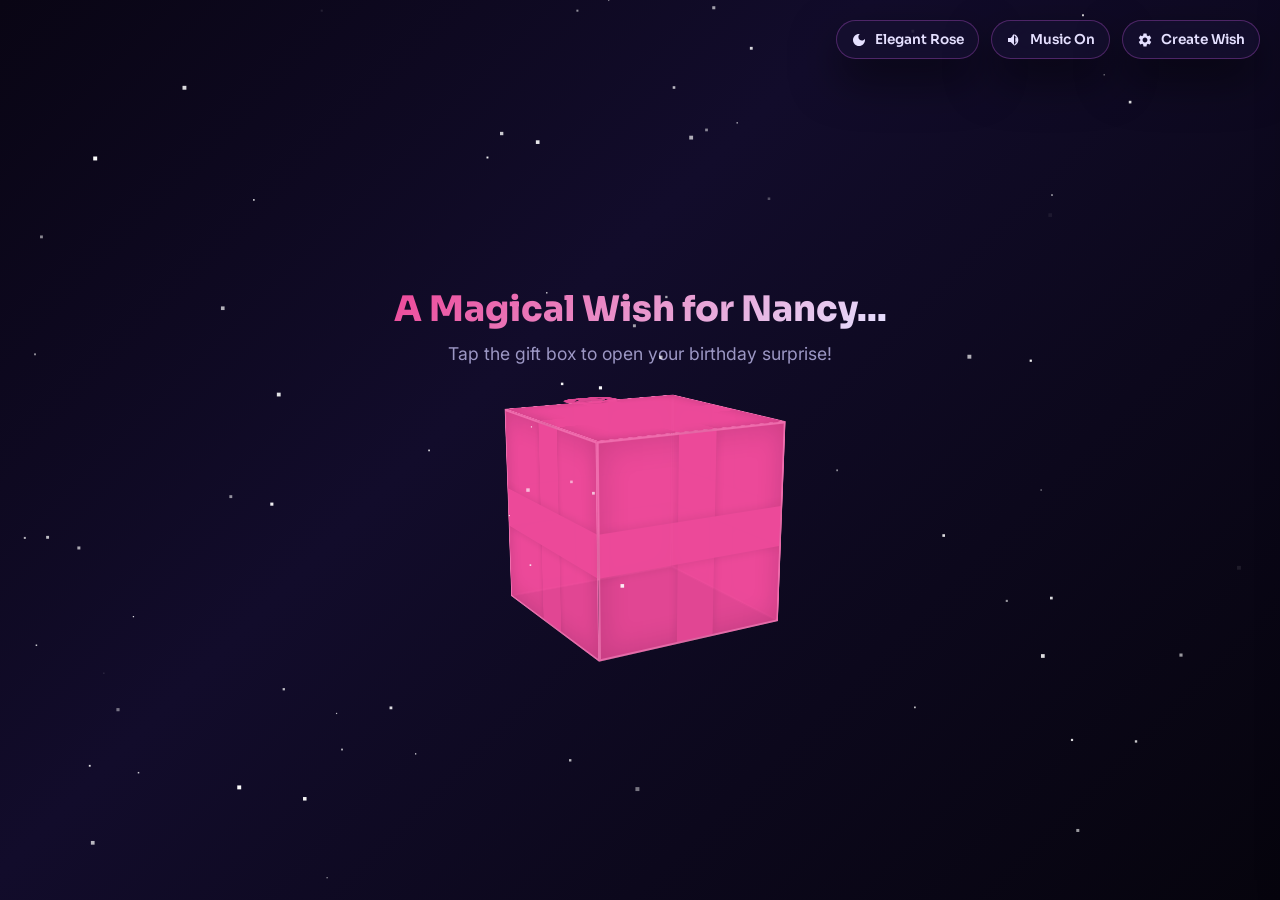
==== index.html @ 71f26717 "first commit" ====
<!DOCTYPE html>
<html lang="en">
<head>
  <meta charset="UTF-8">
  <meta name="viewport" content="width=device-width, initial-scale=1.0">
  <title>A Magical Birthday Wish For You</title>
  <meta name="description" content="Open this magical gift box to receive a personalized, animated birthday wishing experience filled with candles to blow, balloons to pop, and stars to cast wishes upon.">
  <link rel="stylesheet" href="index.css">
</head>
<body class="theme-cosmic">

  <!-- Background Particle Canvas (Confetti, Starry Sky, Sparkles) -->
  <canvas id="particle-canvas" aria-hidden="true"></canvas>

  <!-- --- HEADER CONTROLS --- -->
  <div class="header-controls">
    <!-- Theme Toggle Button -->
    <button id="theme-toggle" class="control-btn" aria-label="Toggle Theme">
      <svg viewBox="0 0 24 24" class="theme-icon-pastel">
        <path d="M12 3c-4.97 0-9 4.03-9 9s4.03 9 9 9 9-4.03 9-9c0-.46-.04-.92-.1-1.36-.98 1.37-2.58 2.26-4.4 2.26-2.98 0-5.4-2.42-5.4-5.4 0-1.81.89-3.42 2.26-4.4-.44-.06-.9-.1-1.36-.1z"/>
      </svg>
      <span>Switch Theme</span>
    </button>

    <!-- Audio Toggle Button -->
    <button id="audio-toggle" class="control-btn" aria-label="Toggle Audio">
      <svg viewBox="0 0 24 24">
        <path d="M16.5 12c0-1.77-1.02-3.29-2.5-4.03v8.05c1.48-.73 2.5-2.25 2.5-4.02zM12 3L9.12 5.88 12 8.76V3zm-9 6v6h4l5 5V4L7 9H3zm13.5 3c0 2.87-1.67 5.34-4 6.5v2.1c3.43-1.27 6-4.54 6-8.6s-2.57-7.33-6-8.6v2.1c2.33 1.16 4 3.63 4 6.5z"/>
      </svg>
      <span>Music On</span>
    </button>

    <!-- Creator Console Button -->
    <button id="creator-btn" class="control-btn" aria-label="Open Creator Panel">
      <svg viewBox="0 0 24 24">
        <path d="M19.14 12.94c.04-.3.06-.61.06-.94 0-.32-.02-.64-.07-.94l2.03-1.58c.18-.14.23-.41.12-.61l-1.92-3.32c-.12-.22-.37-.29-.59-.22l-2.39.96c-.5-.38-1.03-.7-1.62-.94l-.36-2.54c-.04-.24-.24-.41-.48-.41h-3.84c-.24 0-.43.17-.47.41l-.36 2.54c-.59.24-1.13.57-1.62.94l-2.39-.96c-.22-.08-.47 0-.59.22L2.74 8.87c-.12.21-.08.47.12.61l2.03 1.58c-.05.3-.09.63-.09.94s.02.64.07.94l-2.03 1.58c-.18.14-.23.41-.12.61l1.92 3.32c.12.22.37.29.59.22l2.39-.96c.5.38 1.03.7 1.62.94l.36 2.54c.05.24.24.41.48.41h3.84c.24 0 .44-.17.47-.41l.36-2.54c.59-.24 1.13-.56 1.62-.94l2.39.96c.22.08.47 0 .59-.22l1.92-3.32c.12-.22.07-.47-.12-.61l-2.01-1.58zM12 15.6c-1.98 0-3.6-1.62-3.6-3.6s1.62-3.6 3.6-3.6 3.6 1.62 3.6 3.6-1.62 3.6-3.6 3.6z"/>
      </svg>
      <span>Create Wish</span>
    </button>
  </div>

  <!-- --- LANDING UNWRAPPING SCREEN --- -->
  <section id="landing-screen" aria-label="Gift Box Intro">
    <div class="landing-prompt">
      <h1 id="landing-title">A Magical Wish is Waiting...</h1>
      <p>Tap the gift box to open your birthday surprise!</p>
    </div>

    <!-- 3D Gift Box Interactive Component -->
    <div class="gift-box-wrapper" id="gift-box-trigger" role="button" tabindex="0" aria-label="Open Birthday Gift Box">
      <div class="gift-box">
        <!-- Cube faces -->
        <div class="gift-face gift-front">
          <div class="ribbon-vertical"></div>
          <div class="ribbon-horizontal"></div>
        </div>
        <div class="gift-face gift-back">
          <div class="ribbon-vertical"></div>
          <div class="ribbon-horizontal"></div>
        </div>
        <div class="gift-face gift-left">
          <div class="ribbon-vertical"></div>
          <div class="ribbon-horizontal"></div>
        </div>
        <div class="gift-face gift-right">
          <div class="ribbon-vertical"></div>
          <div class="ribbon-horizontal"></div>
        </div>
        <div class="gift-face gift-top">
          <div class="ribbon-cross-1"></div>
          <div class="ribbon-cross-2"></div>
          <div class="gift-bow" aria-hidden="true">
            <div class="bow-loop-1"></div>
            <div class="bow-loop-2"></div>
            <div class="bow-knot"></div>
          </div>
        </div>
        <div class="gift-face gift-bottom"></div>
      </div>
    </div>
  </section>

  <!-- --- MAIN WISH SLIDESHOW APP --- -->
  <main id="app-container" class="hidden">
    <!-- Slide Window -->
    <div class="slide-window" id="slide-window">

      <!-- SLIDE 1: INTERACTIVE CAKE & CANDLES -->
      <section id="slide-cake" class="slide-card active" aria-label="Birthday Cake Stand">
        <h2 class="letter-title" style="text-align: center; border-bottom: none; margin-bottom: 0;">Make a Wish!</h2>
        <p class="well-desc" style="margin-bottom: 15px;">Tap or click the candles to blow them out.</p>
        
        <div class="cake-container" aria-label="Cake with candles">
          <div class="cake-stand"></div>
          <!-- Layer 1 -->
          <div class="cake-layer layer-bottom">
            <div class="frosting-drip"></div>
          </div>
          <!-- Layer 2 -->
          <div class="cake-layer layer-top">
            <div class="frosting-drip"></div>
          </div>
          
          <!-- Candles Row -->
          <div class="candles-row" id="candles-row">
            <div class="candle-wrapper" role="button" tabindex="0" aria-label="Candle 1">
              <div class="flame"></div>
              <div class="candle-wick"></div>
              <div class="candle-body"></div>
              <div class="smoke-cloud"></div>
            </div>
            <div class="candle-wrapper" role="button" tabindex="0" aria-label="Candle 2">
              <div class="flame"></div>
              <div class="candle-wick"></div>
              <div class="candle-body"></div>
              <div class="smoke-cloud"></div>
            </div>
            <div class="candle-wrapper" role="button" tabindex="0" aria-label="Candle 3">
              <div class="flame"></div>
              <div class="candle-wick"></div>
              <div class="candle-body"></div>
              <div class="smoke-cloud"></div>
            </div>
            <div class="candle-wrapper" role="button" tabindex="0" aria-label="Candle 4">
              <div class="flame"></div>
              <div class="candle-wick"></div>
              <div class="candle-body"></div>
              <div class="smoke-cloud"></div>
            </div>
            <div class="candle-wrapper" role="button" tabindex="0" aria-label="Candle 5">
              <div class="flame"></div>
              <div class="candle-wick"></div>
              <div class="candle-body"></div>
              <div class="smoke-cloud"></div>
            </div>
          </div>
        </div>

        <p class="prompt-tip" id="candles-feedback">Blow out all 5 candles!</p>
      </section>

      <!-- SLIDE 2: LETTER MESSAGE -->
      <section id="slide-letter" class="slide-card" aria-label="Personal Birthday Message">
        <div class="letter-envelope">
          <h2 class="letter-title" id="letter-recipient-title">A Special Birthday Wish</h2>
          <div class="letter-message" id="letter-body-content">Loading your beautiful message...</div>
          <div class="letter-signature" id="letter-author-signature">— Best Wishes & Warmth</div>
        </div>
      </section>

      <!-- SLIDE 3: WISH BALLOONS (NO IMAGES) -->
      <section id="slide-balloons" class="slide-card" aria-label="Celebratory Floating Balloons">
        <h2 class="letter-title" style="text-align: center; border-bottom: none; margin-bottom: 0;">Pop the Balloons!</h2>
        <p class="well-desc" style="margin-bottom: 12px;">Tap each floating balloon to release a sweet birthday memory.</p>
        
        <div class="balloons-area" id="balloons-area">
          <div class="pop-instructions">Tap to pop!</div>
        </div>

        <div class="memory-count" id="balloons-counter">Popped: 0 / 5</div>
      </section>

      <!-- SLIDE 4: SURPRISE FORTUNE ENVELOPES (NEW) -->
      <section id="slide-fortunes" class="slide-card" aria-label="Surprise Birthday Fortunes">
        <h2 class="letter-title" style="text-align: center; border-bottom: none; margin-bottom: 0;">Unwrap Your Fortunes</h2>
        <p class="well-desc" style="margin-bottom: 24px;">Tap each envelope to open and reveal a special birthday prediction!</p>
        
        <div class="envelopes-container" id="envelopes-container">
          <div class="envelope-wrapper" role="button" tabindex="0" aria-label="Envelope 1" data-index="0">
            <div class="envelope-card">
              <div class="envelope-front">
                <div class="envelope-seal">✨</div>
                <div class="envelope-label">Love & Life</div>
              </div>
              <div class="envelope-back">
                <div class="fortune-content" id="fortune-0">A year of incredible adventures is waiting for you!</div>
              </div>
            </div>
          </div>
          <div class="envelope-wrapper" role="button" tabindex="0" aria-label="Envelope 2" data-index="1">
            <div class="envelope-card">
              <div class="envelope-front">
                <div class="envelope-seal">⭐</div>
                <div class="envelope-label">Joy & Laughs</div>
              </div>
              <div class="envelope-back">
                <div class="fortune-content" id="fortune-1">Your laughter will light up every room you enter!</div>
              </div>
            </div>
          </div>
          <div class="envelope-wrapper" role="button" tabindex="0" aria-label="Envelope 3" data-index="2">
            <div class="envelope-card">
              <div class="envelope-front">
                <div class="envelope-seal">💫</div>
                <div class="envelope-label">Dream & Success</div>
              </div>
              <div class="envelope-back">
                <div class="fortune-content" id="fortune-2">A wonderful, unexpected success is heading your way!</div>
              </div>
            </div>
          </div>
        </div>
        <p class="prompt-tip" id="fortunes-counter-text">Open all 3 envelopes!</p>
      </section>



      <!-- SLIDE 6: THE WISHING WELL STARRY SKY -->
      <section id="slide-well" class="slide-card" aria-label="Make a Wish Star Well">
        <h2 class="letter-title" style="text-align: center; border-bottom: none; margin-bottom: 10px;">The Starry Wishing Well</h2>
        <p class="well-desc">Type your deepest wish and cast it into the cosmic night sky to make it come true.</p>
        
        <div class="wishing-well-wrapper">
          <form class="wishing-form" id="wishing-form" onsubmit="return false;">
            <input type="text" id="user-wish-input" class="wishing-input" placeholder="Type your wish here..." maxlength="60" required>
            <button type="submit" class="wishing-submit">Cast Wish</button>
          </form>

          <!-- Cosmic Star Catcher Game (Unlocked after casting wish) -->
          <div id="star-game" class="hidden">
            <p class="game-instructions">Catch the falling neon stars for extra luck! Move your mouse / drag catcher.</p>
            <div class="game-canvas-wrapper">
              <canvas id="game-canvas"></canvas>
            </div>
            <div class="game-stats">
              <span class="game-score">Stars Caught: <span id="game-score-val">0</span></span>
              <button id="reset-game-btn" class="wishing-submit" style="padding: 6px 14px; font-size: 0.8rem; box-shadow: none; margin: 0;">Play Again</button>
            </div>
          </div>
        </div>
      </section>

    </div>

    <!-- Bottom Slide Navigation Controls -->
    <div class="navigation-controls">
      <button class="nav-btn" id="prev-btn" disabled>
        <svg viewBox="0 0 24 24">
          <path d="M15.41 7.41L14 6l-6 6 6 6 1.41-1.41L10.83 12z"/>
        </svg>
        Back
      </button>
      <button class="nav-btn" id="next-btn">
        Next
        <svg viewBox="0 0 24 24">
          <path d="M10 6L8.59 7.41 13.17 12l-4.58 4.59L10 18l6-6z"/>
        </svg>
      </button>
    </div>
  </main>

  <!-- --- CREATOR DRAWER PANEL --- -->
  <div id="modal-overlay" aria-hidden="true"></div>
  <aside id="creator-modal" aria-label="Creator Customization Panel">
    <div class="modal-header">
      <h2>Create Custom Wish</h2>
      <button id="close-creator" class="close-btn" aria-label="Close Panel">
        <svg viewBox="0 0 24 24">
          <path d="M19 6.41L17.59 5 12 10.59 6.41 5 5 6.41 10.59 12 5 17.59 6.41 19 12 13.41 17.59 19 19 17.59 13.41 12z"/>
        </svg>
      </button>
    </div>

    <form id="creator-form" onsubmit="return false;" style="display:flex; flex-direction:column; gap:16px;">
      
      <div class="form-row">
        <div class="form-group">
          <label for="c-name">Recipient Name</label>
          <input type="text" id="c-name" placeholder="e.g. Nancy" required maxlength="20">
        </div>
        <div class="form-group">
          <label for="c-age">Age (Optional)</label>
          <input type="number" id="c-age" placeholder="e.g. 25" min="1" max="120">
        </div>
      </div>

      <div class="form-group">
        <label for="c-sender">Your Name (Sender)</label>
        <input type="text" id="c-sender" placeholder="e.g. Rahul" required maxlength="20">
      </div>

      <div class="form-group">
        <label for="c-message">Poetic Message</label>
        <textarea id="c-message" rows="4" placeholder="Enter your heartfelt message..." required maxlength="400"></textarea>
      </div>

      <div class="form-group">
        <label>Memory Balloons (Enter 5, one per line)</label>
        <textarea id="c-balloons" rows="5" placeholder="Memory 1&#10;Memory 2&#10;Memory 3&#10;Memory 4&#10;Memory 5" required></textarea>
      </div>

      <div class="form-group">
        <label>Magical Fortunes (Enter 3 blessings, one per line)</label>
        <textarea id="c-fortunes" rows="3" placeholder="Fortune 1&#10;Fortune 2&#10;Fortune 3" required></textarea>
      </div>

      <div class="form-group">
        <label for="c-theme">Default Theme</label>
        <select id="c-theme" class="wishing-input" style="border-radius: 12px; background: rgba(255,255,255,0.06); color: var(--text-main); border: 1px solid var(--surface-border);">
          <option value="cosmic" style="color:#333;">Cosmic Neon</option>
          <option value="rose" style="color:#333;">Elegant Rose</option>
        </select>
      </div>

      <button type="submit" class="btn-generate">
        <svg viewBox="0 0 24 24" style="width:18px; height:18px; fill:currentColor;">
          <path d="M16 1H4c-1.1 0-2 .9-2 2v14h2V3h12V1zm3 4H8c-1.1 0-2 .9-2 2v14c0 1.1.9 2 2 2h11c1.1 0 2-.9 2-2V7c0-1.1-.9-2-2-2zm0 16H8V7h11v14z"/>
        </svg>
        Generate Magical Link
      </button>
    </form>

    <!-- Copyable URL Output area -->
    <div class="link-output-area" id="link-output-area">
      <label style="font-family:var(--font-headline); font-weight:700; font-size:0.85rem; color:var(--text-muted);">Share this magical link with them:</label>
      <div class="link-box" id="generated-link-text"></div>
      <button class="btn-copy" id="copy-link-btn">Copy to Clipboard</button>
    </div>
  </aside>

  <!-- Core Javascript Logic -->
  <script src="app.js"></script>
</body>
</html>
---- index.css ----
@import url('https://fonts.googleapis.com/css2?family=Inter:wght@300;400;500;600&family=Sora:wght@400;600;700;800&family=Playfair+Display:ital,wght@0,600;0,700;1,400&display=swap');

/* --- CUSTOM VARIABLES --- */
:root {
  --transition-speed: 0.5s;
  --transition-bezier: cubic-bezier(0.34, 1.56, 0.64, 1);
  --font-headline: 'Sora', sans-serif;
  --font-body: 'Inter', sans-serif;
  --font-serif: 'Playfair Display', serif;
}

/* --- THEME 1: COSMIC NEON --- */
.theme-cosmic {
  --bg-color: #0b071e;
  --bg-gradient: linear-gradient(135deg, #090514 0%, #120c2b 40%, #06040d 100%);
  --surface-color: rgba(22, 17, 49, 0.7);
  --surface-border: rgba(186, 85, 211, 0.35);
  --text-main: #e5e0ff;
  --text-muted: #9c97c4;
  --primary-color: #ec4899;
  --primary-glow: rgba(236, 72, 153, 0.45);
  --secondary-color: #06b6d4;
  --tertiary-color: #a855f7;
  --ribbon-color: #ec4899;
  --box-shadow: 0 15px 45px rgba(0, 0, 0, 0.55);
  --card-shadow: 0 20px 45px rgba(0, 0, 0, 0.5);
  --accent-glow: drop-shadow(0 4px 12px rgba(236, 72, 153, 0.35));
  --card-text-color: #f1ecff;
}

/* --- THEME 2: ELEGANT ROSE --- */
.theme-rose {
  --bg-color: #061611;
  --bg-gradient: linear-gradient(135deg, #051c14 0%, #0d3c26 35%, #051911 70%, #010a08 100%);
  --surface-color: rgba(14, 48, 37, 0.45);
  --surface-border: rgba(212, 175, 55, 0.3);
  --text-main: #f5ebd9;
  --text-muted: #afc0b7;
  --primary-color: #e8a2a8; /* soft rose gold */
  --primary-glow: rgba(232, 162, 168, 0.5);
  --secondary-color: #d4af37; /* metallic gold */
  --tertiary-color: #2a8a68; /* emerald highlights */
  --ribbon-color: #d4af37;
  --box-shadow: 0 15px 45px rgba(2, 12, 9, 0.6);
  --card-shadow: 0 20px 45px rgba(0, 0, 0, 0.4);
  --accent-glow: drop-shadow(0 4px 12px rgba(212, 175, 55, 0.35));
  --card-text-color: #fcefe2;
}

/* --- BASE STYLES --- */
* {
  box-sizing: border-box;
  margin: 0;
  padding: 0;
}

body {
  font-family: var(--font-body);
  background: var(--bg-gradient);
  background-color: var(--bg-color);
  color: var(--text-main);
  min-height: 100vh;
  overflow-x: hidden;
  transition: background var(--transition-speed) ease, color var(--transition-speed) ease;
  display: flex;
  flex-direction: column;
  align-items: center;
  justify-content: center;
}

/* Canvas Overlay for Confetti and Stars */
#particle-canvas {
  position: fixed;
  top: 0;
  left: 0;
  width: 100%;
  height: 100%;
  pointer-events: none;
  z-index: 99;
}

/* --- HEADER CONTROL CONTROLS --- */
.header-controls {
  position: fixed;
  top: 20px;
  right: 20px;
  display: flex;
  gap: 12px;
  z-index: 100;
}

.control-btn {
  background: var(--surface-color);
  border: 1px solid var(--surface-border);
  color: var(--text-main);
  padding: 10px 14px;
  border-radius: 50px;
  cursor: pointer;
  display: flex;
  align-items: center;
  gap: 8px;
  font-family: var(--font-headline);
  font-size: 0.85rem;
  font-weight: 600;
  backdrop-filter: blur(20px);
  -webkit-backdrop-filter: blur(20px);
  box-shadow: var(--card-shadow);
  transition: all 0.3s var(--transition-bezier);
}

.control-btn:hover {
  transform: translateY(-3px) scale(1.05);
  background: var(--primary-color);
  border-color: var(--primary-color);
  color: #fff;
  box-shadow: 0 8px 20px var(--primary-glow);
}

.control-btn svg {
  width: 16px;
  height: 16px;
  fill: currentColor;
}

/* --- UNWRAPPING LANDING SCREEN --- */
#landing-screen {
  position: fixed;
  top: 0;
  left: 0;
  width: 100%;
  height: 100%;
  display: flex;
  flex-direction: column;
  align-items: center;
  justify-content: center;
  z-index: 90;
  background: var(--bg-gradient);
  transition: opacity 1s ease, visibility 1s ease;
}

#landing-screen.hidden {
  opacity: 0;
  visibility: hidden;
  pointer-events: none;
}

.landing-prompt {
  text-align: center;
  margin-bottom: 50px;
  padding: 0 20px;
  animation: pulse-grow 2.5s infinite ease-in-out;
}

.landing-prompt h1 {
  font-family: var(--font-headline);
  font-size: 2.2rem;
  font-weight: 800;
  background: linear-gradient(135deg, var(--primary-color) 0%, var(--text-main) 100%);
  -webkit-background-clip: text;
  -webkit-text-fill-color: transparent;
  margin-bottom: 12px;
}

.landing-prompt p {
  font-size: 1.1rem;
  font-weight: 400;
  color: var(--text-muted);
}

/* --- 3D GIFT BOX --- */
.gift-box-wrapper {
  perspective: 1000px;
  width: 200px;
  height: 200px;
  cursor: pointer;
  transform-style: preserve-3d;
}

.gift-box {
  width: 100%;
  height: 100%;
  position: relative;
  transform-style: preserve-3d;
  transform: rotateX(-15deg) rotateY(30deg);
  animation: float-box 4s infinite ease-in-out;
  transition: transform 0.6s var(--transition-bezier);
}

.gift-box-wrapper:hover .gift-box {
  transform: rotateX(-10deg) rotateY(45deg) scale(1.08);
}

.gift-face {
  position: absolute;
  width: 200px;
  height: 200px;
  background: var(--primary-color);
  opacity: 0.95;
  border: 2px solid rgba(255, 255, 255, 0.2);
  box-shadow: inset 0 0 30px rgba(0, 0, 0, 0.15);
  display: flex;
  align-items: center;
  justify-content: center;
}

/* Cube coordinates */
.gift-front  { transform: rotateY(0deg) translateZ(100px); }
.gift-back   { transform: rotateY(180deg) translateZ(100px); }
.gift-left   { transform: rotateY(-90deg) translateZ(100px); }
.gift-right  { transform: rotateY(90deg) translateZ(100px); }
.gift-top    { 
  transform: rotateX(90deg) translateZ(100px); 
  background: var(--primary-color);
  height: 200px;
  z-index: 2;
  transition: transform 0.8s var(--transition-bezier);
}
.gift-bottom { transform: rotateX(-90deg) translateZ(100px); background: darken(var(--primary-color), 10%); }

/* Decorative Ribbons on box sides */
.ribbon-vertical, .ribbon-horizontal {
  position: absolute;
  background: var(--ribbon-color);
  box-shadow: 0 0 10px rgba(0, 0, 0, 0.1);
}

.gift-front .ribbon-vertical, .gift-back .ribbon-vertical, 
.gift-left .ribbon-vertical, .gift-right .ribbon-vertical {
  width: 40px;
  height: 100%;
  left: 80px;
  top: 0;
}

.gift-front .ribbon-horizontal, .gift-back .ribbon-horizontal, 
.gift-left .ribbon-horizontal, .gift-right .ribbon-horizontal {
  width: 100%;
  height: 40px;
  left: 0;
  top: 80px;
}

.gift-top .ribbon-cross-1 {
  position: absolute;
  width: 40px;
  height: 100%;
  left: 80px;
  top: 0;
  background: var(--ribbon-color);
}
.gift-top .ribbon-cross-2 {
  position: absolute;
  width: 100%;
  height: 40px;
  left: 0;
  top: 80px;
  background: var(--ribbon-color);
}

/* Beautiful Ribbon Bow on top */
.gift-bow {
  position: absolute;
  top: -30px;
  left: 70px;
  width: 60px;
  height: 60px;
  transform-style: preserve-3d;
}

.bow-loop-1, .bow-loop-2 {
  position: absolute;
  width: 40px;
  height: 40px;
  border-radius: 50% 50% 0 50%;
  border: 12px solid var(--ribbon-color);
  transform: rotate(-45deg);
}

.bow-loop-2 {
  transform: scaleX(-1) rotate(-45deg);
  left: 20px;
}

.bow-knot {
  position: absolute;
  width: 20px;
  height: 20px;
  background: var(--ribbon-color);
  border-radius: 50%;
  left: 20px;
  top: 20px;
  box-shadow: 0 2px 5px rgba(0,0,0,0.2);
}

/* Open states */
.gift-box-wrapper.opening .gift-top {
  transform: rotateX(100deg) translateZ(140px) translateY(-50px);
  opacity: 0.3;
}

.gift-box-wrapper.opening .gift-box {
  transform: rotateX(-45deg) rotateY(180deg) scale(0);
  opacity: 0;
  transition: transform 1.2s cubic-bezier(0.6, -0.28, 0.735, 0.045), opacity 1s;
}

/* --- MAIN WISH SLIDESHOW APP --- */
#app-container {
  display: flex;
  flex-direction: column;
  align-items: center;
  justify-content: center;
  width: 100%;
  max-width: 650px;
  padding: 24px;
  z-index: 10;
  opacity: 0;
  visibility: hidden;
  transition: opacity 1s ease 0.6s, visibility 1s ease 0.6s;
}

#app-container.visible {
  opacity: 1;
  visibility: visible;
}

/* Slide Cards Container */
.slide-window {
  width: 100%;
  min-height: 540px;
  position: relative;
  perspective: 1500px;
  margin-bottom: 24px;
  transform-style: preserve-3d;
}

.slide-card {
  position: absolute;
  top: 0;
  left: 0;
  width: 100%;
  height: 100%;
  background: var(--surface-color);
  border: 1px solid var(--surface-border);
  border-radius: 24px;
  padding: 36px;
  display: flex;
  flex-direction: column;
  align-items: center;
  justify-content: center;
  backdrop-filter: blur(12px);
  -webkit-backdrop-filter: blur(12px);
  box-shadow: var(--card-shadow);
  
  /* 3D Book Page Flip transitions */
  transition: transform 0.9s cubic-bezier(0.25, 1, 0.5, 1), opacity 0.8s, visibility 0.8s;
  transform-style: preserve-3d;
  backface-visibility: hidden;
  
  /* Default page turn state */
  transform: rotateY(90deg) translateZ(100px) scale(0.9);
  opacity: 0;
  visibility: hidden;
  overflow: hidden;
}

/* Wishing well slide: let game expand below without clipping */
#slide-well {
  overflow-y: auto;
  justify-content: flex-start;
  padding-top: 28px;
  padding-bottom: 24px;
}

/* Pulsing color-cycling border glows */
.theme-cosmic .slide-card.active {
  opacity: 1;
  visibility: visible;
  z-index: 5;
  animation: borderGlowCosmic 8s infinite alternate ease-in-out;
}

.theme-rose .slide-card.active {
  opacity: 1;
  visibility: visible;
  z-index: 5;
  animation: borderGlowRose 8s infinite alternate ease-in-out;
}

.slide-card.passed {
  transform: rotateY(-90deg) translateZ(100px) scale(0.9);
  opacity: 0;
  visibility: hidden;
  z-index: 1;
}

@keyframes borderGlowCosmic {
  0% { box-shadow: 0 15px 40px rgba(236, 72, 153, 0.22), inset 0 0 10px rgba(236, 72, 153, 0.1); border-color: #ec4899; }
  50% { box-shadow: 0 15px 45px rgba(6, 182, 212, 0.28), inset 0 0 15px rgba(6, 182, 212, 0.15); border-color: #06b6d4; }
  100% { box-shadow: 0 15px 40px rgba(168, 85, 247, 0.22), inset 0 0 10px rgba(168, 85, 247, 0.1); border-color: #a855f7; }
}

@keyframes borderGlowRose {
  0% { box-shadow: 0 15px 40px rgba(212, 175, 55, 0.22), inset 0 0 10px rgba(212, 175, 55, 0.1); border-color: #d4af37; }
  50% { box-shadow: 0 15px 45px rgba(232, 162, 168, 0.28), inset 0 0 15px rgba(232, 162, 168, 0.15); border-color: #e8a2a8; }
  100% { box-shadow: 0 15px 40px rgba(42, 138, 104, 0.22), inset 0 0 10px rgba(42, 138, 104, 0.1); border-color: #2a8a68; }
}

/* --- SLIDE 1: CAKE AND INTERACTIVE CANDLES --- */
.cake-container {
  position: relative;
  width: 220px;
  height: 220px;
  margin: 20px 0;
}

.cake-stand {
  position: absolute;
  bottom: 0;
  width: 240px;
  height: 10px;
  background: var(--text-main);
  border-radius: 10px;
  left: -10px;
  box-shadow: 0 4px 10px rgba(0,0,0,0.15);
}

.cake-stand::after {
  content: '';
  position: absolute;
  top: 10px;
  left: 100px;
  width: 40px;
  height: 15px;
  background: var(--text-main);
}

.cake-layer {
  position: absolute;
  left: 10px;
  width: 200px;
  border-radius: 20px 20px 4px 4px;
}

.layer-bottom {
  bottom: 10px;
  height: 70px;
  background: linear-gradient(to right, var(--primary-color) 0%, var(--bg-color) 100%);
  background-color: var(--primary-color);
  border-bottom: 4px solid rgba(0,0,0,0.1);
}

.layer-top {
  bottom: 80px;
  width: 170px;
  left: 25px;
  height: 60px;
  background: linear-gradient(135deg, var(--tertiary-color) 0%, var(--surface-color) 100%);
  background-color: var(--tertiary-color);
}

.frosting-drip {
  position: absolute;
  top: 0;
  width: 100%;
  height: 15px;
  background: var(--secondary-color);
  border-radius: 20px 20px 10px 10px;
}

/* Candles */
.candles-row {
  position: absolute;
  top: 50px;
  left: 30px;
  width: 160px;
  display: flex;
  justify-content: space-around;
  z-index: 10;
}

.candle-wrapper {
  position: relative;
  width: 14px;
  height: 45px;
  cursor: pointer;
  transition: transform 0.2s;
}

.candle-wrapper:hover {
  transform: scaleY(1.1);
}

.candle-body {
  position: absolute;
  bottom: 0;
  width: 100%;
  height: 38px;
  border-radius: 3px;
  background: linear-gradient(to right, #ffbe0b, #fb5607);
  box-shadow: inset -2px 0 5px rgba(0,0,0,0.15);
}

.candle-wrapper:nth-child(even) .candle-body {
  background: linear-gradient(to right, #3a86c8, #00bbf9);
}

.candle-wick {
  position: absolute;
  top: 3px;
  left: 6px;
  width: 2px;
  height: 6px;
  background: #333;
}

/* Flickering Flame */
.flame {
  position: absolute;
  top: -12px;
  left: 2px;
  width: 10px;
  height: 16px;
  background: radial-gradient(circle at bottom, #fff5d7 10%, #ffbe0b 40%, #ff006e 80%);
  border-radius: 50% 50% 35% 35%;
  box-shadow: 0 -2px 10px rgba(255, 190, 11, 0.8);
  animation: flicker 0.15s infinite alternate ease-in-out;
  transform-origin: bottom center;
}

.candle-wrapper.extinguished .flame {
  display: none;
}

.smoke-cloud {
  position: absolute;
  top: -20px;
  left: -2px;
  width: 18px;
  height: 18px;
  background: radial-gradient(circle, rgba(200,200,200,0.5) 0%, rgba(255,255,255,0) 70%);
  border-radius: 50%;
  pointer-events: none;
  opacity: 0;
}

@keyframes smoke-rise {
  0% { transform: translateY(0) scale(0.6); opacity: 0.8; }
  100% { transform: translateY(-30px) scale(1.6); opacity: 0; }
}

.smoke-rise {
  animation: smoke-rise 0.8s ease-out forwards;
}

.prompt-tip {
  font-size: 0.95rem;
  color: var(--text-muted);
  font-weight: 500;
  margin-top: 15px;
  background: rgba(255,255,255,0.06);
  padding: 6px 14px;
  border-radius: 20px;
  border: 1px solid var(--surface-border);
}

/* --- SLIDE 2: LETTER MESSAGE --- */
.letter-envelope {
  position: relative;
  width: 100%;
  max-width: 480px;
  background: var(--bg-gradient);
  background-color: var(--surface-color);
  border: 1px solid var(--surface-border);
  border-radius: 20px;
  box-shadow: inset 0 0 20px rgba(255, 255, 255, 0.05);
  padding: 30px;
  text-align: left;
  transform: rotate(-1deg);
  transition: transform 0.5s ease;
}

.letter-envelope:hover {
  transform: rotate(0) scale(1.01);
}

.letter-title {
  font-family: var(--font-serif);
  font-size: 1.8rem;
  margin-bottom: 20px;
  color: var(--primary-color);
  font-weight: 600;
  border-bottom: 1px dashed var(--surface-border);
  padding-bottom: 10px;
}

.letter-message {
  font-family: var(--font-body);
  font-size: 1.15rem;
  line-height: 1.8;
  color: var(--card-text-color);
  min-height: 160px;
  white-space: pre-wrap;
}

/* Typewriter animation support */
.typed-cursor {
  opacity: 1;
  animation: blink-cursor 0.7s infinite;
  color: var(--primary-color);
  font-weight: bold;
}

@keyframes blink-cursor {
  0%, 100% { opacity: 0; }
  50% { opacity: 1; }
}

.letter-signature {
  margin-top: 24px;
  font-family: var(--font-serif);
  font-style: italic;
  font-size: 1.3rem;
  text-align: right;
  color: var(--text-muted);
}

/* --- SLIDE 3: MEMORY BALLOONS (NO IMAGES) --- */
.balloons-area {
  position: relative;
  width: 100%;
  height: 340px;
  background: rgba(0, 0, 0, 0.05);
  border-radius: 20px;
  border: 1px dashed var(--surface-border);
  overflow: hidden;
  margin-bottom: 16px;
  cursor: crosshair;
}

.pop-instructions {
  position: absolute;
  top: 12px;
  left: 50%;
  transform: translateX(-50%);
  font-size: 0.9rem;
  font-weight: 600;
  color: var(--primary-color);
  background: var(--surface-color);
  padding: 4px 12px;
  border-radius: 12px;
  border: 1px solid var(--surface-border);
  z-index: 10;
  pointer-events: none;
}

/* Floating Balloons */
.floating-balloon {
  position: absolute;
  width: 55px;
  height: 68px;
  border-radius: 50% 50% 50% 50% / 40% 40% 60% 60%;
  cursor: pointer;
  z-index: 5;
  transition: transform 0.1s;
}

.floating-balloon::after {
  content: '';
  position: absolute;
  bottom: -6px;
  left: 23px;
  width: 0;
  height: 0;
  border-left: 5px solid transparent;
  border-right: 5px solid transparent;
  border-bottom: 7px solid currentColor;
}

.balloon-string {
  position: absolute;
  width: 2px;
  height: 50px;
  background: rgba(150, 150, 150, 0.35);
  bottom: -55px;
  left: 27px;
}

.pop-card {
  position: absolute;
  background: var(--surface-color);
  border: 1px solid var(--surface-border);
  border-radius: 16px;
  padding: 16px 20px;
  font-size: 1.05rem;
  font-weight: 600;
  color: var(--text-main);
  box-shadow: var(--card-shadow);
  pointer-events: none;
  animation: pop-reveal 0.6s var(--transition-bezier) forwards;
  z-index: 12;
  text-align: center;
  max-width: 80%;
  backdrop-filter: blur(15px);
  -webkit-backdrop-filter: blur(15px);
}

@keyframes pop-reveal {
  0% { transform: translate(-50%, -50%) scale(0.4) rotate(-10deg); opacity: 0; }
  70% { transform: translate(-50%, -50%) scale(1.1) rotate(2deg); opacity: 1; }
  100% { transform: translate(-50%, -50%) scale(1) rotate(0deg); opacity: 1; }
}

.memory-count {
  font-size: 0.95rem;
  font-weight: 600;
  color: var(--text-muted);
}

/* --- SLIDE 4: SURPRISE FORTUNE ENVELOPES --- */
.envelopes-container {
  display: flex;
  justify-content: space-around;
  align-items: center;
  width: 100%;
  gap: 20px;
  margin: 20px 0;
  perspective: 1000px;
}

.envelope-wrapper {
  flex: 1;
  max-width: 140px;
  height: 190px;
  cursor: pointer;
  perspective: 1000px;
  transition: transform 0.3s var(--transition-bezier);
}

.envelope-wrapper:hover {
  transform: translateY(-8px) scale(1.05);
}

.envelope-card {
  width: 100%;
  height: 100%;
  position: relative;
  transform-style: preserve-3d;
  transition: transform 0.8s cubic-bezier(0.175, 0.885, 0.32, 1.275);
  box-shadow: var(--card-shadow);
  border-radius: 12px;
}

.envelope-wrapper.opened .envelope-card {
  transform: rotateY(180deg);
}

.envelope-front, .envelope-back {
  position: absolute;
  width: 100%;
  height: 100%;
  backface-visibility: hidden;
  border-radius: 12px;
  border: 1px solid var(--surface-border);
  display: flex;
  flex-direction: column;
  align-items: center;
  justify-content: center;
  padding: 15px;
  text-align: center;
}

.envelope-front {
  background: linear-gradient(135deg, var(--primary-color) 0%, var(--surface-color) 100%);
  color: #fff;
  box-shadow: inset 0 0 20px rgba(0,0,0,0.1);
}

.envelope-seal {
  font-size: 2.2rem;
  margin-bottom: 8px;
  animation: bounce-slow 2s infinite ease-in-out;
}

.envelope-label {
  font-family: var(--font-headline);
  font-size: 0.8rem;
  font-weight: 700;
  text-transform: uppercase;
  letter-spacing: 0.05em;
  opacity: 0.9;
}

.envelope-back {
  background: var(--surface-color);
  color: var(--card-text-color);
  transform: rotateY(180deg);
  box-shadow: inset 0 0 15px rgba(255,255,255,0.05);
  font-weight: 500;
  font-size: 0.85rem;
  line-height: 1.45;
}



@keyframes bounce-slow {
  0%, 100% { transform: translateY(0); }
  50% { transform: translateY(-6px); }
}

/* --- SLIDE 6: WISHING WELL --- */
.wishing-well-wrapper {
  display: flex;
  flex-direction: column;
  align-items: center;
  width: 100%;
  gap: 0;
}

.well-desc {
  font-size: 1.1rem;
  margin-bottom: 24px;
  text-align: center;
  color: var(--text-muted);
}

.wishing-form {
  display: flex;
  width: 100%;
  max-width: 450px;
  gap: 12px;
}

.wishing-input {
  flex-grow: 1;
  background: rgba(255,255,255,0.06);
  border: 1px solid var(--surface-border);
  padding: 14px 20px;
  border-radius: 30px;
  color: var(--text-main);
  font-family: var(--font-body);
  font-size: 1rem;
  outline: none;
  transition: all 0.3s;
}

.wishing-input:focus {
  border-color: var(--primary-color);
  background: rgba(255,255,255,0.12);
  box-shadow: 0 0 15px var(--primary-glow);
}

.wishing-submit {
  background: var(--primary-color);
  border: none;
  color: #fff;
  padding: 14px 28px;
  border-radius: 30px;
  cursor: pointer;
  font-family: var(--font-headline);
  font-weight: 700;
  font-size: 0.95rem;
  box-shadow: 0 6px 15px var(--primary-glow);
  transition: all 0.3s var(--transition-bezier);
}

.wishing-submit:hover {
  transform: translateY(-3px) scale(1.03);
  box-shadow: 0 10px 25px var(--primary-glow);
}

.wishing-submit:active {
  transform: translateY(-1px);
}

/* --- NAVIGATION BUTTONS --- */
.navigation-controls {
  display: flex;
  justify-content: space-between;
  width: 100%;
  max-width: 650px;
  padding: 0 10px;
  z-index: 10;
}

.nav-btn {
  background: var(--surface-color);
  border: 1px solid var(--surface-border);
  color: var(--text-main);
  padding: 12px 24px;
  border-radius: 50px;
  cursor: pointer;
  display: flex;
  align-items: center;
  gap: 8px;
  font-family: var(--font-headline);
  font-weight: 700;
  font-size: 0.95rem;
  box-shadow: var(--card-shadow);
  backdrop-filter: blur(20px);
  -webkit-backdrop-filter: blur(20px);
  transition: all 0.3s var(--transition-bezier);
  user-select: none;
}

.nav-btn:hover:not(:disabled) {
  transform: translateY(-3px);
  background: var(--text-main);
  color: var(--bg-color);
}

.nav-btn:disabled {
  opacity: 0.4;
  cursor: not-allowed;
}

.nav-btn svg {
  width: 18px;
  height: 18px;
  fill: currentColor;
}

/* --- CREATOR DRAWER MODAL --- */
#creator-modal {
  position: fixed;
  top: 0;
  right: -450px;
  width: 100%;
  max-width: 420px;
  height: 100%;
  background: var(--bg-gradient);
  background-color: var(--bg-color);
  border-left: 1px solid var(--surface-border);
  box-shadow: -10px 0 40px rgba(0, 0, 0, 0.3);
  z-index: 120;
  padding: 40px 30px;
  overflow-y: auto;
  transition: right 0.5s cubic-bezier(0.16, 1, 0.3, 1);
  display: flex;
  flex-direction: column;
}

#creator-modal.open {
  right: 0;
}

/* Backdrop Overlay */
#modal-overlay {
  position: fixed;
  top: 0;
  left: 0;
  width: 100%;
  height: 100%;
  background: rgba(0, 0, 0, 0.4);
  backdrop-filter: blur(5px);
  -webkit-backdrop-filter: blur(5px);
  z-index: 110;
  opacity: 0;
  visibility: hidden;
  transition: opacity 0.5s ease;
}

#modal-overlay.open {
  opacity: 1;
  visibility: visible;
}

.modal-header {
  display: flex;
  justify-content: space-between;
  align-items: center;
  margin-bottom: 30px;
}

.modal-header h2 {
  font-family: var(--font-headline);
  font-size: 1.5rem;
  font-weight: 800;
  color: var(--primary-color);
}

.close-btn {
  background: transparent;
  border: none;
  color: var(--text-main);
  cursor: pointer;
  display: flex;
  align-items: center;
  justify-content: center;
  padding: 6px;
  border-radius: 50%;
  transition: background 0.3s;
}

.close-btn:hover {
  background: rgba(255,255,255,0.08);
}

.close-btn svg {
  width: 24px;
  height: 24px;
  fill: currentColor;
}

.form-group {
  margin-bottom: 20px;
  display: flex;
  flex-direction: column;
  gap: 8px;
}

.form-group label {
  font-family: var(--font-headline);
  font-weight: 700;
  font-size: 0.85rem;
  color: var(--text-muted);
}

.form-group input, .form-group textarea {
  background: rgba(255,255,255,0.06);
  border: 1px solid var(--surface-border);
  border-radius: 12px;
  padding: 12px 16px;
  color: var(--text-main);
  font-family: var(--font-body);
  font-size: 0.95rem;
  outline: none;
  transition: all 0.3s;
}

.form-group input:focus, .form-group textarea:focus {
  border-color: var(--primary-color);
  background: rgba(255,255,255,0.12);
}

.form-row {
  display: grid;
  grid-template-columns: 1fr 1fr;
  gap: 16px;
}

.btn-generate {
  margin-top: 16px;
  background: var(--primary-color);
  border: none;
  color: #fff;
  padding: 16px;
  border-radius: 30px;
  font-family: var(--font-headline);
  font-weight: 700;
  font-size: 1rem;
  cursor: pointer;
  box-shadow: 0 6px 15px var(--primary-glow);
  transition: all 0.3s var(--transition-bezier);
  display: flex;
  align-items: center;
  justify-content: center;
  gap: 8px;
}

.btn-generate:hover {
  transform: translateY(-3px);
  box-shadow: 0 10px 25px var(--primary-glow);
}

/* Link Output Panel */
.link-output-area {
  margin-top: 24px;
  background: rgba(255, 255, 255, 0.05);
  border: 1px solid var(--surface-border);
  padding: 16px;
  border-radius: 16px;
  display: none;
  flex-direction: column;
  gap: 12px;
}

.link-output-area.visible {
  display: flex;
}

.link-box {
  background: rgba(0,0,0,0.15);
  border-radius: 8px;
  padding: 10px 14px;
  font-size: 0.85rem;
  color: var(--text-muted);
  word-break: break-all;
  max-height: 80px;
  overflow-y: auto;
  border: 1px solid rgba(255,255,255,0.05);
}

.btn-copy {
  background: var(--text-main);
  color: var(--bg-color);
  border: none;
  padding: 10px 18px;
  border-radius: 8px;
  font-family: var(--font-headline);
  font-weight: 600;
  font-size: 0.85rem;
  cursor: pointer;
  transition: opacity 0.3s;
}

.btn-copy:hover {
  opacity: 0.9;
}

/* --- KEYFRAME ANIMATIONS --- */
@keyframes float-box {
  0%, 100% { transform: rotateX(-15deg) rotateY(30deg) translateY(0); }
  50% { transform: rotateX(-15deg) rotateY(30deg) translateY(-12px); }
}

@keyframes pulse-grow {
  0%, 100% { transform: scale(1); }
  50% { transform: scale(1.03); }
}

@keyframes flicker {
  0% { transform: rotate(-1deg) scaleX(0.95); opacity: 0.9; }
  100% { transform: rotate(1deg) scaleX(1.05); opacity: 1; }
}

/* Responsive tweaks */
@media (max-width: 600px) {
  .slide-card {
    padding: 24px 18px;
  }
  .landing-prompt h1 {
    font-size: 1.8rem;
  }
  .wishing-form {
    flex-direction: column;
  }
  .navigation-controls {
    padding: 0;
  }
  .header-controls {
    top: 10px;
    right: 10px;
  }
  .control-btn {
    padding: 8px 10px;
    font-size: 0.75rem;
  }
  .control-btn span {
    display: none;
  }
  .envelopes-container {
    gap: 8px;
  }
  .envelope-wrapper {
    height: 150px;
  }
  .envelope-seal {
    font-size: 1.5rem;
  }
  .envelope-label {
    font-size: 0.65rem;
  }
  .envelope-back {
    font-size: 0.7rem;
    padding: 8px;
  }
}

/* --- COSMIC STAR CATCHER GAME --- */
#star-game {
  width: 100%;
  max-width: 480px;
  margin-top: 14px;
  display: flex;
  flex-direction: column;
  align-items: center;
  gap: 10px;
  animation: pop-reveal 0.6s var(--transition-bezier) forwards;
}

#star-game.hidden {
  display: none !important;
}

.game-instructions {
  font-size: 0.76rem;
  color: var(--text-muted);
  text-align: center;
  line-height: 1.4;
  margin-bottom: 4px;
}

.game-canvas-wrapper {
  width: 100%;
  height: 210px;
  background: rgba(0, 0, 0, 0.42);
  border: 1px solid var(--surface-border);
  border-radius: 16px;
  overflow: hidden;
  position: relative;
  cursor: crosshair;
  box-shadow: inset 0 0 24px rgba(168, 85, 247, 0.12);
}

#game-canvas {
  width: 100%;
  height: 100%;
  display: block;
}

.game-stats {
  display: flex;
  width: 100%;
  justify-content: space-between;
  align-items: center;
  padding: 0 4px;
}

.game-score {
  font-family: var(--font-headline);
  font-weight: 700;
  font-size: 0.9rem;
  color: var(--secondary-color);
}
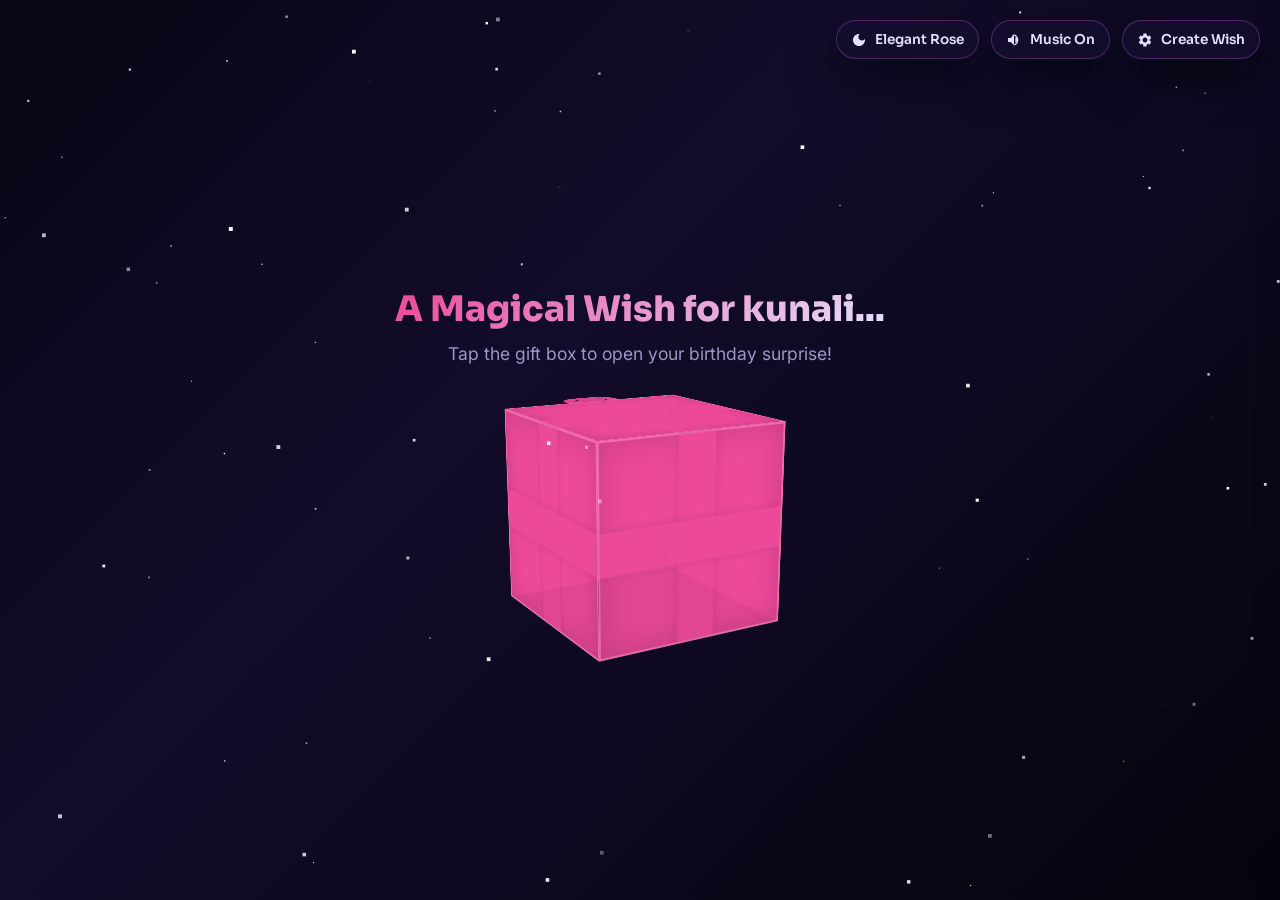
==== commit cd9d8a36: "update" ====
--- a/index.html
+++ b/index.html
@@ -266,7 +266,7 @@
       <div class="form-row">
         <div class="form-group">
           <label for="c-name">Recipient Name</label>
-          <input type="text" id="c-name" placeholder="e.g. Nancy" required maxlength="20">
+          <input type="text" id="c-name" placeholder="e.g. kunali" required maxlength="20">
         </div>
         <div class="form-group">
           <label for="c-age">Age (Optional)</label>
